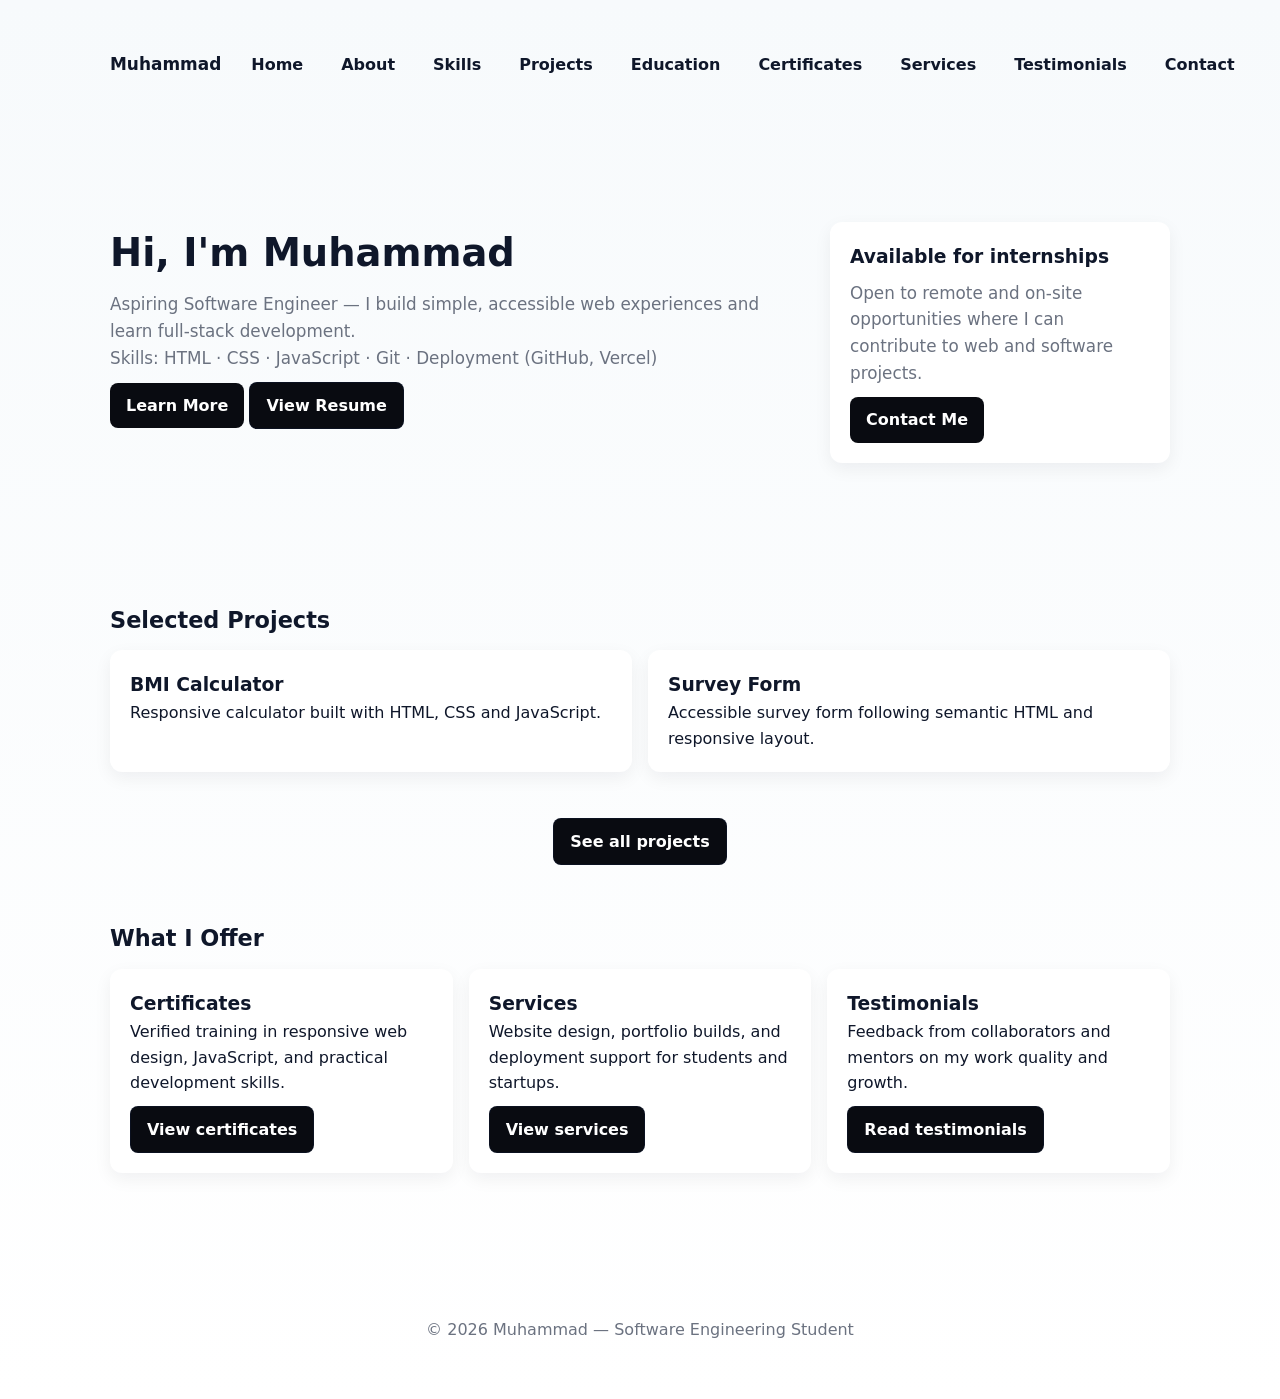
==== index.html @ 6267b3be "Add files via upload" ====
<!DOCTYPE html>
<html lang="en">
<head>
	<meta charset="utf-8">
	<meta name="viewport" content="width=device-width,initial-scale=1">
	<meta name="description" content="Muhammad — Software Engineering student. Portfolio showcasing skills, projects, and contact info.">
	<title>Muhammad — Software Engineering Student</title>
	<link rel="stylesheet" href="style.css">
	<link rel="icon" href="/favicon.ico">
	</head>
<body>

<header>
	<div class="container nav-container">
		<div class="brand">
			<a href="index.html">Muhammad</a>
		</div>
		<nav>
			<a href="index.html">Home</a>
			<a href="about.html">About</a>
			<a href="skills.html">Skills</a>
			<a href="projects.html">Projects</a>
			<a href="education.html">Education</a>
			<a href="certificate.html">Certificates</a>
			<a href="services.html">Services</a>
			<a href="testimonial.html">Testimonials</a>
			<a href="contact.html">Contact</a>
		</nav>
	</div>
</header>

<main>
	<section class="hero">
		<div class="container hero-grid">
			<div class="hero-content">
				<h1>Hi, I'm Muhammad</h1>
				<p class="lead">Aspiring Software Engineer — I build simple, accessible web experiences and learn full-stack development.</p>
				<p class="muted">Skills: HTML · CSS · JavaScript · Git · Deployment (GitHub, Vercel)</p>
				<div class="hero-cta">
					<a class="btn" href="about.html">Learn More</a>
					<a class="btn outline" href="resume.html">View Resume</a>
				</div>
			</div>
			<div class="hero-card card">
				<h3>Available for internships</h3>
				<p>Open to remote and on-site opportunities where I can contribute to web and software projects.</p>
				<a class="btn" href="contact.html">Contact Me</a>
			</div>
		</div>
	</section>

	<section class="container">
		<h2 class="section-title">Selected Projects</h2>
		<div class="projects-grid">
			<div class="card">
				<h3>BMI Calculator</h3>
				<p>Responsive calculator built with HTML, CSS and JavaScript.</p>
			</div>
			<div class="card">
				<h3>Survey Form</h3>
				<p>Accessible survey form following semantic HTML and responsive layout.</p>
			</div>
		</div>
		<div style="text-align:center;margin-top:16px;"><a class="btn outline" href="projects.html">See all projects</a></div>
	</section>

	<section class="container">
		<h2 class="section-title">What I Offer</h2>
		<div class="projects-grid">
			<div class="card">
				<h3>Certificates</h3>
				<p>Verified training in responsive web design, JavaScript, and practical development skills.</p>
				<a class="btn outline" href="certificate.html">View certificates</a>
			</div>
			<div class="card">
				<h3>Services</h3>
				<p>Website design, portfolio builds, and deployment support for students and startups.</p>
				<a class="btn outline" href="services.html">View services</a>
			</div>
			<div class="card">
				<h3>Testimonials</h3>
				<p>Feedback from collaborators and mentors on my work quality and growth.</p>
				<a class="btn outline" href="testimonial.html">Read testimonials</a>
			</div>
		</div>
	</section>
</main>

<footer>
	<div class="container">
		<p>© 2026 Muhammad — Software Engineering Student</p>
	</div>
</footer>

</body>
</html>
---- style.css ----
*{
    margin:0;
    padding:0;
    box-sizing:border-box;
    font-family:Inter, system-ui, -apple-system, "Segoe UI", Roboto, "Helvetica Neue", Arial, sans-serif;
}

body{
    background:linear-gradient(180deg,#f7fafc 0%,#ffffff 100%);
    color:var(--text);
    --brand:#090b11;
    --muted:#6b7280;
    --bg:#ffffff;
    --card:#ffffff;
    --text:#0f172a; 
    line-height:1.6;
}

header{
    background:transparent;
    padding:18px 0;
}

nav{
    display:flex;
    gap:18px;
    align-items:center;
    justify-content:flex-end;
}

nav a{
    color:var(--text);
    text-decoration:none;
    font-weight:600;
    padding:6px 10px;
    border-radius:6px;
}

nav a:hover{
    background:rgba(30,58,138,0.06);
    color:var(--brand);
}

.hero{
    text-align:left;
    padding:64px 20px;
}

.hero h1{
    font-size:2.4rem;
    margin-bottom:8px;
}

.hero p{
    font-size:1.05rem;
    color:var(--muted);
}

.container{
    max-width:1100px;
    margin:auto;
    padding:28px 20px;
}

.card{
    background:var(--card);
    padding:20px;
    border-radius:12px;
    box-shadow:0 6px 18px rgba(15,23,42,0.06);
    margin-bottom:20px;
}

footer{
    text-align:center;
    color:var(--muted);
    padding:28px 0;
    margin-top:40px;
}

.btn{
    display:inline-flex;
    align-items:center;
    gap:8px;
    background:var(--brand);
    color:white;
    padding:10px 16px;
    border-radius:8px;
    text-decoration:none;
    margin-top:10px;
    font-weight:600;
}

.btn:hover{
    transform:translateY(-1px);
    box-shadow:0 8px 24px rgba(30,58,138,0.12);
}

.outline{
    background:var(--brand);
    color:white;
    border:1px solid rgba(30,58,138,0.12);
}

.nav-container{
    display:flex;
    align-items:center;
    gap:20px;
}

.brand a{
    font-weight:700;
    color:var(--text);
    text-decoration:none;
    font-size:1.06rem;
}

.hero-grid{
    display:grid;
    grid-template-columns:1fr 340px;
    gap:28px;
    align-items:start;
}

.hero-card h3{margin-bottom:8px}

.section-title{font-size:1.4rem;margin-bottom:12px}

.projects-grid{
    display:grid;
    grid-template-columns:repeat(auto-fit,minmax(220px,1fr));
    gap:16px;
}

.skills-grid{display:grid;grid-template-columns:repeat(auto-fit,minmax(220px,1fr));gap:16px}

.muted{color:var(--muted);font-size:0.95rem}

.skills-list{list-style:none;padding-left:0;display:grid;gap:6px}

form input, form textarea{
    width:100%;
    padding:10px 12px;
    border-radius:8px;
    border:1px solid #e6e9ef;
    background:#fff;
}

form label{display:block;margin-bottom:6px;font-weight:600}

form .row{display:grid;grid-template-columns:1fr 1fr;gap:12px}

@media (max-width:820px){
    .hero-grid{grid-template-columns:1fr}
    nav{justify-content:center}
    .nav-container{flex-direction:row;justify-content:space-between}
}

@media (max-width:480px){
    .hero h1{font-size:1.6rem}
    .container{padding:18px}
}
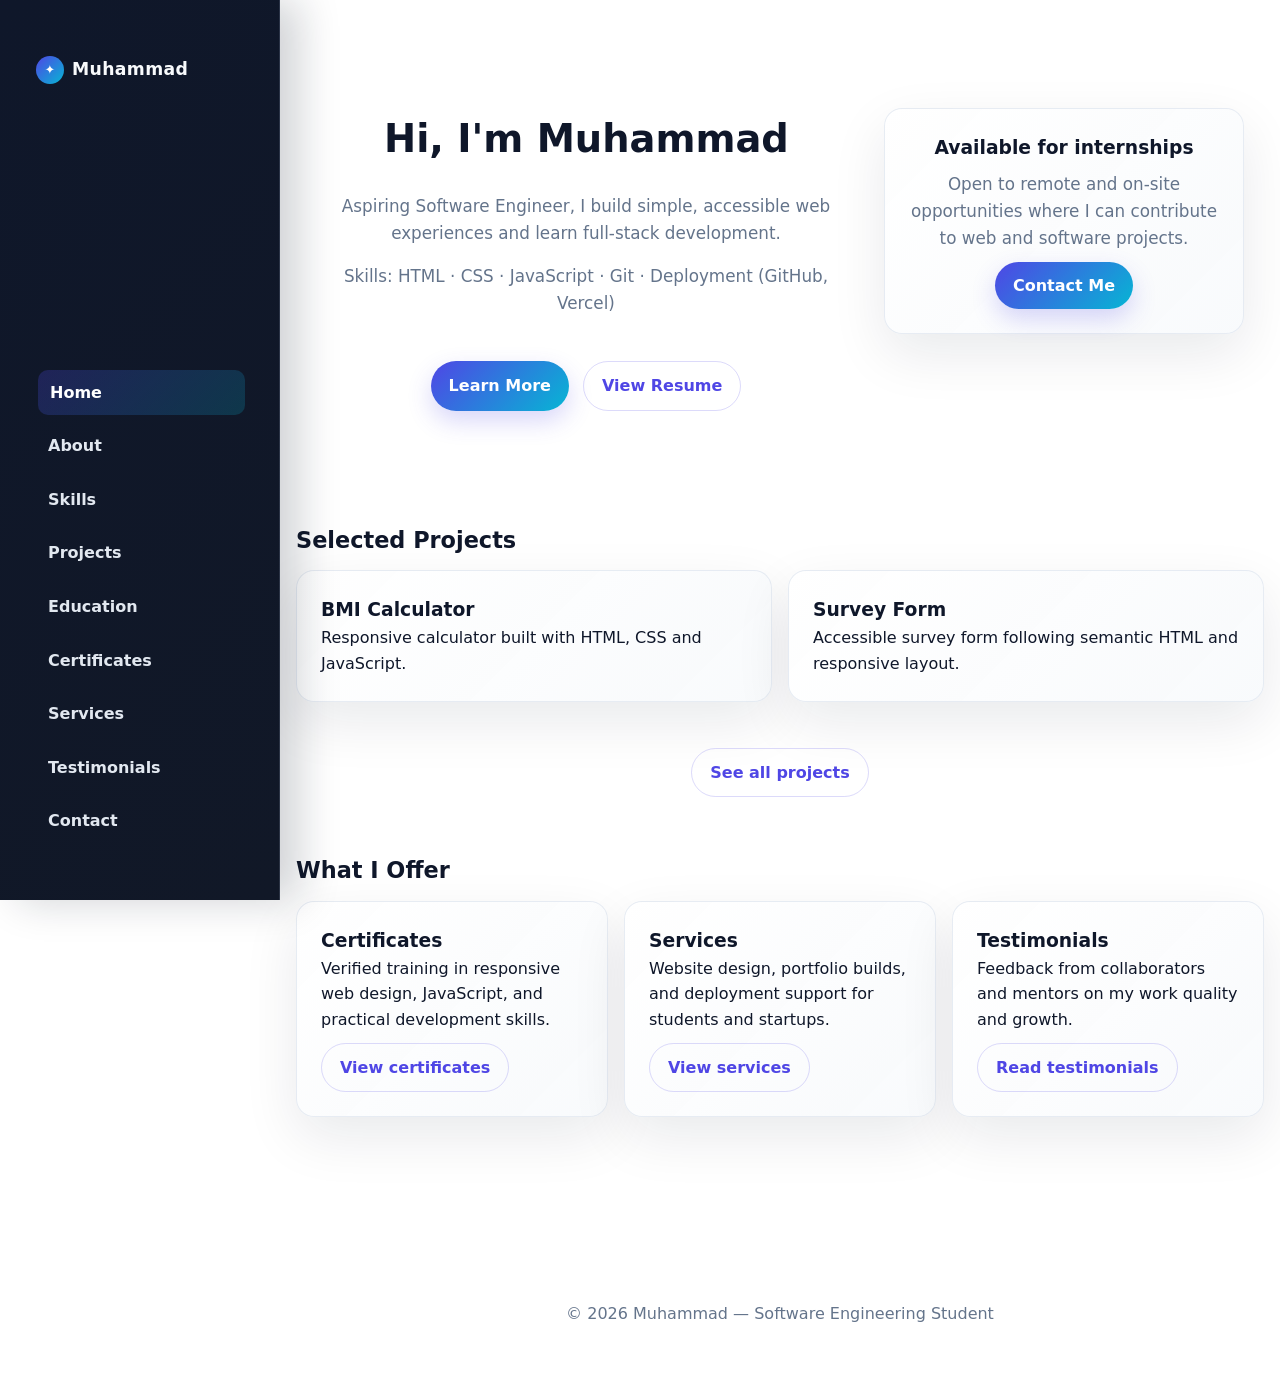
==== commit e86ddc4f: "Add files via upload" ====
--- a/index.html
+++ b/index.html
@@ -8,7 +8,7 @@
 	<link rel="stylesheet" href="style.css">
 	<link rel="icon" href="/favicon.ico">
 	</head>
-<body>
+<body class="home">
 
 <header>
 	<div class="container nav-container">
@@ -34,7 +34,7 @@
 		<div class="container hero-grid">
 			<div class="hero-content">
 				<h1>Hi, I'm Muhammad</h1>
-				<p class="lead">Aspiring Software Engineer — I build simple, accessible web experiences and learn full-stack development.</p>
+				<p class="lead">Aspiring Software Engineer, I build simple, accessible web experiences and learn full-stack development.</p>
 				<p class="muted">Skills: HTML · CSS · JavaScript · Git · Deployment (GitHub, Vercel)</p>
 				<div class="hero-cta">
 					<a class="btn" href="about.html">Learn More</a>
@@ -92,5 +92,6 @@
 	</div>
 </footer>
 
+<script src="script.js"></script>
 </body>
 </html>
--- a/style.css
+++ b/style.css
@@ -1,3 +1,15 @@
+*:root{
+    --brand:#4f46e5;
+    --brand-dark:#3730a3;
+    --accent:#06b6d4;
+    --text:#0f172a;
+    --muted:#64748b;
+    --bg:#f8fafc;
+    --card:#ffffff;
+    --border:#e2e8f0;
+    --shadow:0 20px 55px rgba(15, 23, 42, 0.09);
+}
+
 *{
     margin:0;
     padding:0;
@@ -5,50 +17,142 @@
     font-family:Inter, system-ui, -apple-system, "Segoe UI", Roboto, "Helvetica Neue", Arial, sans-serif;
 }
 
+html{
+    scroll-behavior:smooth;
+}
+
 body{
-    background:linear-gradient(180deg,#f7fafc 0%,#ffffff 100%);
+    background:linear-gradient(180deg,#f8fafc 0%,#ffffff 100%);
     color:var(--text);
-    --brand:#090b11;
-    --muted:#6b7280;
-    --bg:#ffffff;
-    --card:#ffffff;
-    --text:#0f172a; 
     line-height:1.6;
+    padding-left:280px;
+}
+
+body.home{
+    background:#ffffff;
+    color:var(--text);
+}
+
+@keyframes bg-to-black{
+    from{background:#ffffff}
+    to{background:#000000}
+}
+
+@keyframes name-entrance{
+    from{
+        opacity:0;
+        transform:translateY(20px) scale(0.96);
+    }
+    to{
+        opacity:1;
+        transform:translateY(0) scale(1);
+    }
 }
 
 header{
-    background:transparent;
-    padding:18px 0;
-}
-
-nav{
+    position:fixed;
+    top:0;
+    left:0;
+    bottom:0;
+    width:280px;
+    z-index:1000;
+    background:linear-gradient(135deg,#0f172a 0%,#111827 100%);
+    color:#f8fafc;
+    padding:28px 20px;
+    border-right:1px solid rgba(148,163,184,0.2);
+    box-shadow:18px 0 40px rgba(15, 23, 42, 0.2);
+}
+
+.nav-container{
     display:flex;
-    gap:18px;
+    flex-direction:column;
+    align-items:flex-start;
+    justify-content:space-between;
+    gap:20px;
+    height:100%;
+}
+
+.brand a{
+    display:inline-flex;
     align-items:center;
-    justify-content:flex-end;
-}
-
-nav a{
-    color:var(--text);
+    gap:8px;
+    font-weight:700;
+    color:#f8fafc;
+    text-decoration:none;
+    font-size:1.08rem;
+    letter-spacing:0.02em;
+}
+
+.brand a::before{
+    content:"✦";
+    display:inline-grid;
+    place-items:center;
+    width:28px;
+    height:28px;
+    border-radius:50%;
+    background:linear-gradient(135deg,var(--brand),var(--accent));
+    color:#fff;
+    font-size:0.8rem;
+}
+
+.nav-toggle{
+    display:none;
+    flex-direction:column;
+    justify-content:center;
+    gap:4px;
+    border:1px solid rgba(148, 163, 184, 0.35);
+    background:rgba(255,255,255,0.95);
+    cursor:pointer;
+    padding:10px;
+    border-radius:12px;
+    box-shadow:0 10px 24px rgba(15, 23, 42, 0.08);
+}
+
+.nav-toggle-bar{
+    width:20px;
+    height:2px;
+    background:var(--text);
+    border-radius:999px;
+    transition:transform 0.2s ease, opacity 0.2s ease;
+}
+
+.nav-links{
+    display:flex;
+    flex-direction:column;
+    gap:8px;
+    align-items:stretch;
+    justify-content:flex-start;
+    width:100%;
+}
+
+.nav-links a{
+    color:#e2e8f0;
     text-decoration:none;
     font-weight:600;
-    padding:6px 10px;
-    border-radius:6px;
-}
-
-nav a:hover{
-    background:rgba(30,58,138,0.06);
-    color:var(--brand);
+    padding:10px 12px;
+    border-radius:10px;
+    transition:background-color 0.2s ease, color 0.2s ease, transform 0.2s ease;
+}
+
+.nav-links a:hover,
+.nav-links a:focus-visible,
+.nav-links a.active{
+    background:linear-gradient(135deg,rgba(79,70,229,0.25),rgba(6,182,212,0.2));
+    color:#ffffff;
+    transform:translateX(2px);
+    outline:none;
 }
 
 .hero{
-    text-align:left;
-    padding:64px 20px;
+    text-align:center;
+    padding:72px 20px 56px;
 }
 
 .hero h1{
     font-size:2.4rem;
     margin-bottom:8px;
+    opacity:0;
+    animation:name-entrance 1.1s ease-out forwards;
 }
 
 .hero p{
@@ -56,17 +160,59 @@
     color:var(--muted);
 }
 
+.hero-content{
+    display:flex;
+    flex-direction:column;
+    align-items:center;
+    gap:16px;
+}
+
+.hero-cta{
+    display:inline-flex;
+    flex-wrap:wrap;
+    justify-content:center;
+    gap:14px;
+    margin-top:18px;
+}
+
+.hero-card{
+    text-align:center;
+}
+
 .container{
-    max-width:1100px;
+    width:min(1120px, calc(100% - 2rem));
     margin:auto;
-    padding:28px 20px;
+    padding:28px 0;
+}
+
+main{
+    min-height:100vh;
+    padding:8px 0 40px;
+}
+
+.skip-link{
+    position:absolute;
+    left:-999px;
+    top:auto;
+}
+
+.skip-link:focus{
+    left:1rem;
+    top:1rem;
+    z-index:2000;
+    background:#fff;
+    color:var(--brand);
+    padding:0.75rem 1rem;
+    border-radius:999px;
+    text-decoration:none;
 }
 
 .card{
-    background:var(--card);
-    padding:20px;
-    border-radius:12px;
-    box-shadow:0 6px 18px rgba(15,23,42,0.06);
+    background:linear-gradient(135deg,rgba(255,255,255,0.98),rgba(248,250,252,0.97));
+    padding:24px;
+    border-radius:18px;
+    border:1px solid rgba(226,232,240,0.8);
+    box-shadow:var(--shadow);
     margin-bottom:20px;
 }
 
@@ -80,43 +226,34 @@
 .btn{
     display:inline-flex;
     align-items:center;
+    justify-content:center;
     gap:8px;
-    background:var(--brand);
+    background:linear-gradient(135deg,var(--brand),var(--accent));
     color:white;
-    padding:10px 16px;
-    border-radius:8px;
+    padding:11px 18px;
+    border-radius:999px;
     text-decoration:none;
     margin-top:10px;
     font-weight:600;
+    box-shadow:0 10px 24px rgba(79, 70, 229, 0.22);
+    transition:transform 0.2s ease, box-shadow 0.2s ease;
 }
 
 .btn:hover{
-    transform:translateY(-1px);
-    box-shadow:0 8px 24px rgba(30,58,138,0.12);
+    transform:translateY(-2px);
+    box-shadow:0 14px 30px rgba(79, 70, 229, 0.26);
 }
 
 .outline{
-    background:var(--brand);
-    color:white;
-    border:1px solid rgba(30,58,138,0.12);
-}
-
-.nav-container{
-    display:flex;
-    align-items:center;
-    gap:20px;
-}
-
-.brand a{
-    font-weight:700;
-    color:var(--text);
-    text-decoration:none;
-    font-size:1.06rem;
+    background:transparent;
+    color:var(--brand);
+    border:1px solid rgba(79,70,229,0.2);
+    box-shadow:none;
 }
 
 .hero-grid{
     display:grid;
-    grid-template-columns:1fr 340px;
+    grid-template-columns:1.2fr 0.8fr;
     gap:28px;
     align-items:start;
 }
@@ -149,13 +286,70 @@
 
 form .row{display:grid;grid-template-columns:1fr 1fr;gap:12px}
 
-@media (max-width:820px){
+@media (max-width:900px){
+    body{padding-left:0}
+
+    .nav-toggle{display:flex}
+
+    header{
+        position:sticky;
+        top:0;
+        left:auto;
+        bottom:auto;
+        width:100%;
+        padding:14px 16px;
+        border-right:0;
+        border-bottom:1px solid rgba(148,163,184,0.2);
+        background:rgba(255,255,255,0.92);
+        backdrop-filter:blur(14px);
+        box-shadow:0 10px 32px rgba(15, 23, 42, 0.08);
+    }
+
+    .nav-container{
+        position:relative;
+        flex-direction:row;
+        align-items:center;
+        height:auto;
+    }
+
+    .brand a{color:var(--text)}
+    .brand a::before{background:linear-gradient(135deg,var(--brand),var(--accent));}
+
+    .nav-links{
+        display:none;
+        position:absolute;
+        top:calc(100% + 10px);
+        right:0;
+        flex-direction:column;
+        align-items:flex-start;
+        background:linear-gradient(135deg,#ffffff 0%,#f8fafc 100%);
+        padding:14px;
+        border:1px solid var(--border);
+        border-radius:18px;
+        box-shadow:var(--shadow);
+        min-width:240px;
+    }
+
+    .nav-links a{color:var(--text)}
+
+    header.nav-open .nav-links{
+        display:flex;
+        animation:slideDown 0.2s ease;
+    }
+
     .hero-grid{grid-template-columns:1fr}
-    nav{justify-content:center}
-    .nav-container{flex-direction:row;justify-content:space-between}
-}
-
-@media (max-width:480px){
-    .hero h1{font-size:1.6rem}
-    .container{padding:18px}
-}+    .hero{padding-top:48px}
+}
+
+@keyframes slideDown{
+    from{opacity:0; transform:translateY(-6px)}
+    to{opacity:1; transform:translateY(0)}
+}
+
+@media (max-width:640px){
+    .hero h1{font-size:1.8rem}
+    .container{width:min(100% - 1.25rem, 1120px)}
+    .card{padding:20px}
+    .hero-cta{flex-direction:column;align-items:stretch}
+    .btn{justify-content:center}
+}
